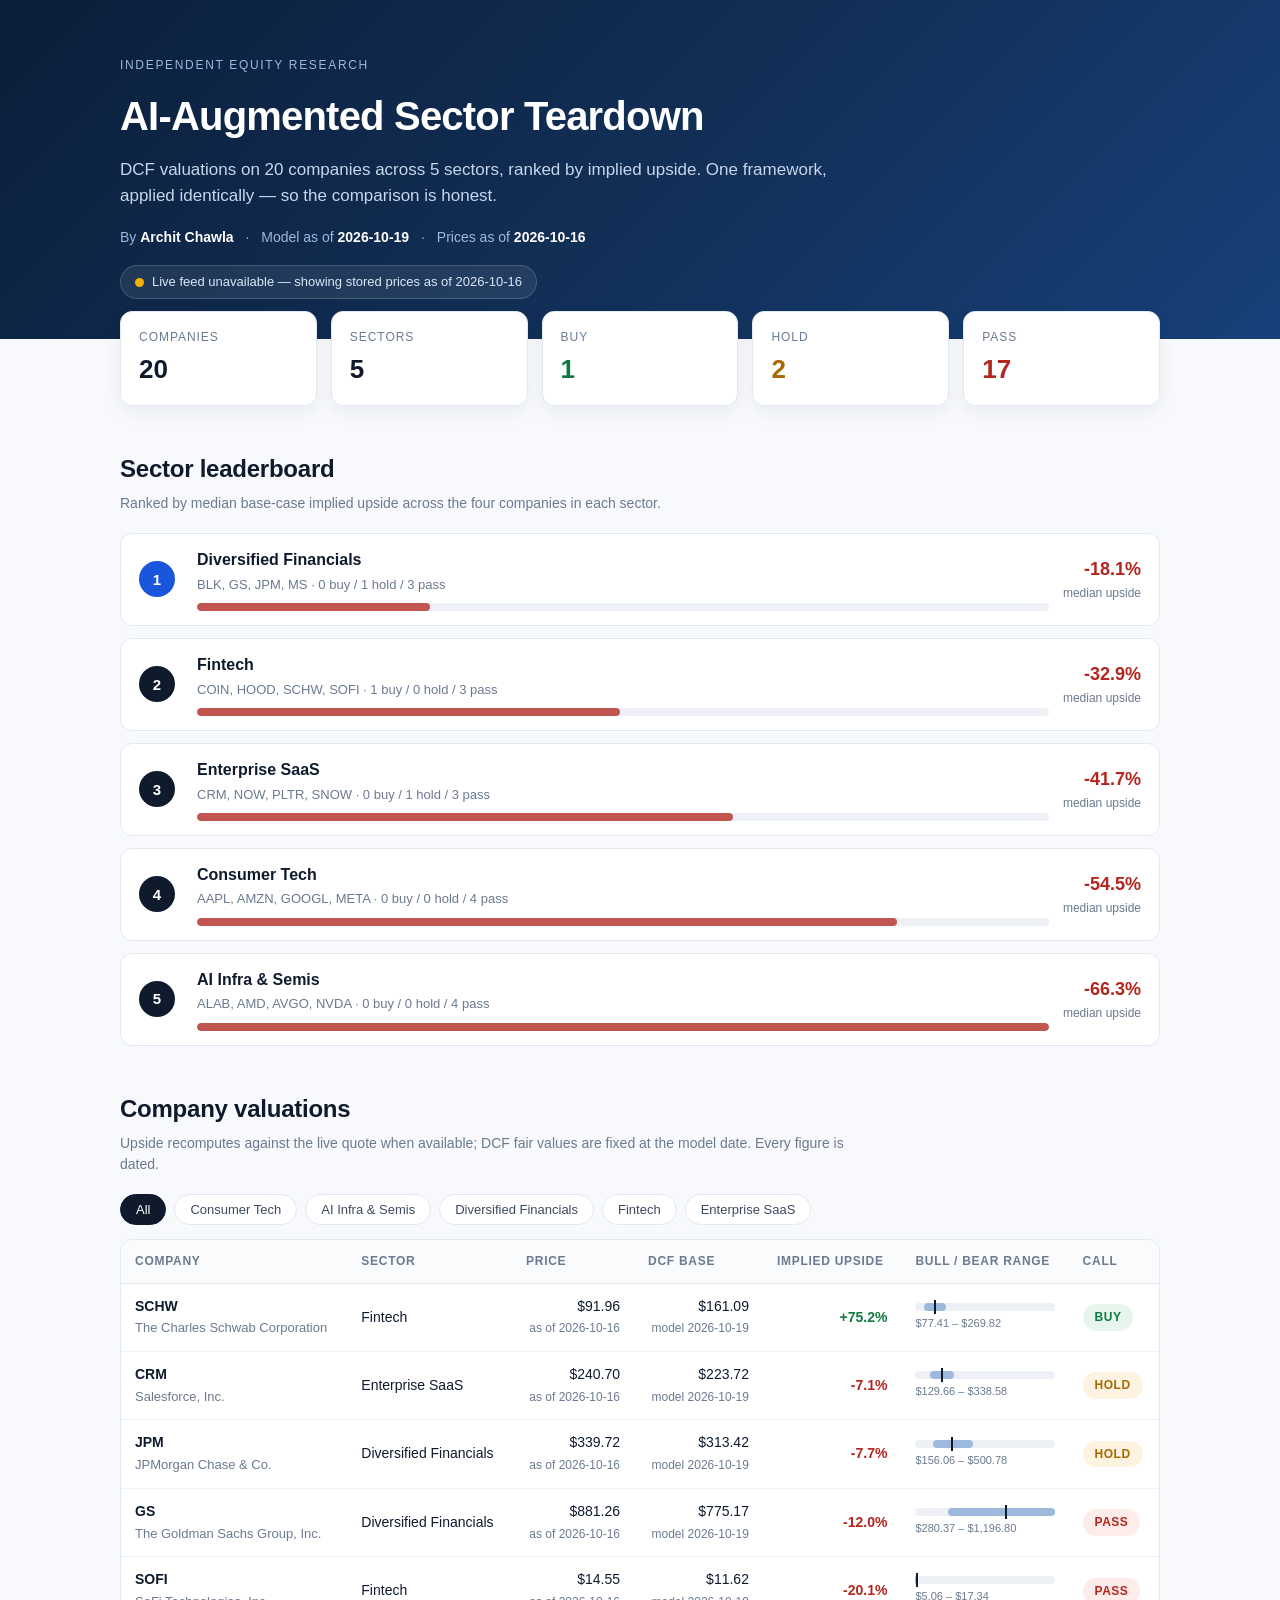
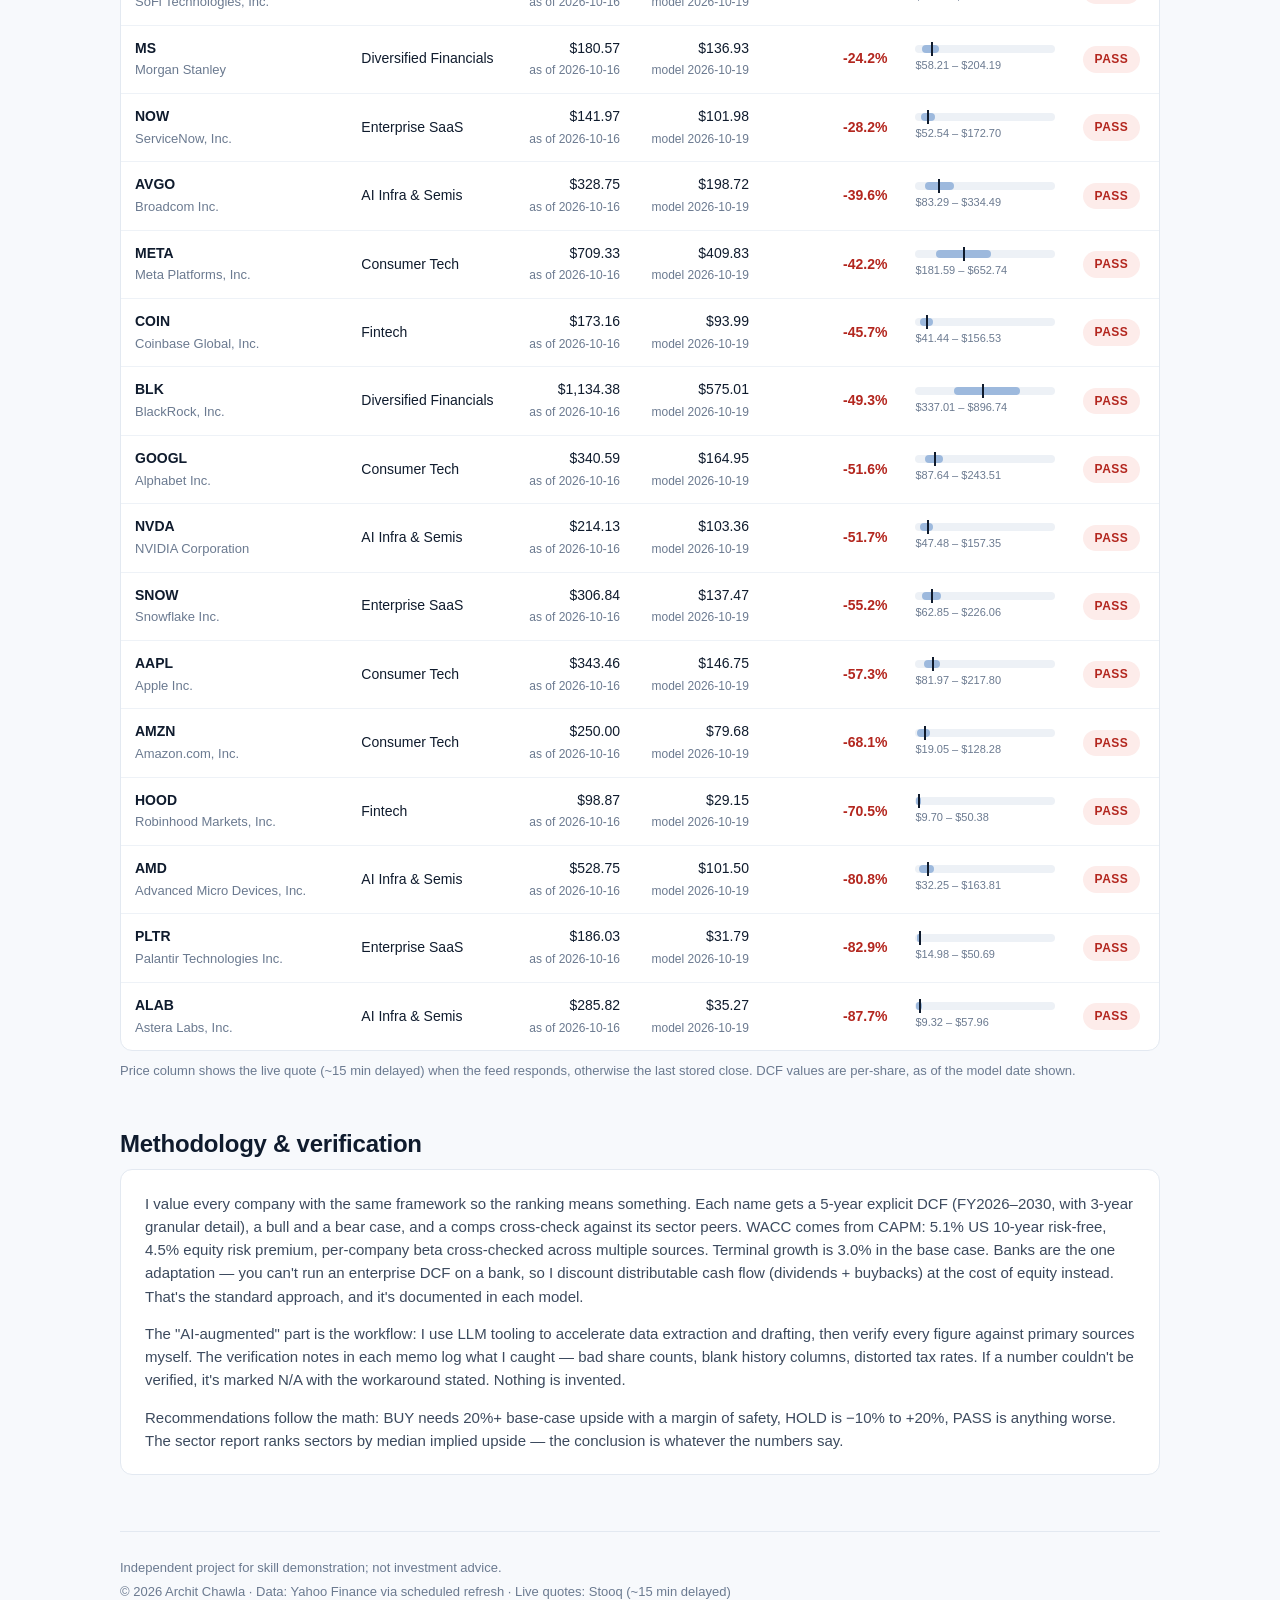
==== site/index.html @ fb197cb7 "20-company AI-augmented sector teardown + live dashboard" ====
<!DOCTYPE html>
<html lang="en">
<head>
<meta charset="UTF-8">
<meta name="viewport" content="width=device-width, initial-scale=1.0">
<title>AI-Augmented Sector Teardown — 20-Company Outlook | Archit Chawla</title>
<meta name="description" content="Independent equity research: DCF valuations across 20 companies in 5 sectors, with a ranked sector outlook. By Archit Chawla.">
<link rel="stylesheet" href="styles.css">
</head>
<body>

<header class="site-header">
  <div class="wrap">
    <div class="eyebrow">Independent Equity Research</div>
    <h1>AI-Augmented Sector Teardown</h1>
    <p class="sub">DCF valuations on 20 companies across 5 sectors, ranked by implied upside. One framework, applied identically — so the comparison is honest.</p>
    <div class="byline">
      <span>By <strong>Archit Chawla</strong></span>
      <span class="dot">·</span>
      <span>Model as of <strong id="meta-model-asof">—</strong></span>
      <span class="dot">·</span>
      <span>Prices as of <strong id="meta-price-asof">—</strong></span>
    </div>
    <div class="live-strip" id="live-strip">
      <span class="live-dot" id="live-dot"></span>
      <span id="live-label">Loading live quotes…</span>
    </div>
  </div>
</header>

<main class="wrap">

  <section class="stats" id="stats"></section>

  <section>
    <h2>Sector leaderboard</h2>
    <p class="section-note">Ranked by median base-case implied upside across the four companies in each sector.</p>
    <div id="leaderboard" class="leaderboard"></div>
  </section>

  <section>
    <h2>Company valuations</h2>
    <p class="section-note">Upside recomputes against the live quote when available; DCF fair values are fixed at the model date. Every figure is dated.</p>
    <div class="filters" id="filters"></div>
    <div class="table-scroll">
      <table class="companies" id="company-table">
        <thead>
          <tr>
            <th>Company</th>
            <th>Sector</th>
            <th class="num">Price</th>
            <th class="num">DCF base</th>
            <th class="num">Implied upside</th>
            <th>Bull / bear range</th>
            <th>Call</th>
          </tr>
        </thead>
        <tbody id="company-rows"></tbody>
      </table>
    </div>
    <p class="footnote">Price column shows the live quote (~15 min delayed) when the feed responds, otherwise the last stored close. DCF values are per-share, as of the model date shown.</p>
  </section>

  <section>
    <h2>Methodology &amp; verification</h2>
    <div class="method">
      <p>I value every company with the same framework so the ranking means something. Each name gets a 5-year explicit DCF (FY2026–2030, with 3-year granular detail), a bull and a bear case, and a comps cross-check against its sector peers. WACC comes from CAPM: 5.1% US 10-year risk-free, 4.5% equity risk premium, per-company beta cross-checked across multiple sources. Terminal growth is 3.0% in the base case. Banks are the one adaptation — you can't run an enterprise DCF on a bank, so I discount distributable cash flow (dividends + buybacks) at the cost of equity instead. That's the standard approach, and it's documented in each model.</p>
      <p>The "AI-augmented" part is the workflow: I use LLM tooling to accelerate data extraction and drafting, then verify every figure against primary sources myself. The verification notes in each memo log what I caught — bad share counts, blank history columns, distorted tax rates. If a number couldn't be verified, it's marked N/A with the workaround stated. Nothing is invented.</p>
      <p>Recommendations follow the math: BUY needs 20%+ base-case upside with a margin of safety, HOLD is −10% to +20%, PASS is anything worse. The sector report ranks sectors by median implied upside — the conclusion is whatever the numbers say.</p>
    </div>
  </section>

  <footer>
    <p>Independent project for skill demonstration; not investment advice.</p>
    <p>© 2026 Archit Chawla · Data: Yahoo Finance via scheduled refresh · Live quotes: Stooq (~15 min delayed)</p>
  </footer>

</main>

<script src="app.js"></script>
</body>
</html>
---- site/styles.css ----
:root {
  --ink: #0f1b2d;
  --ink-soft: #3c4a5e;
  --muted: #6b7a90;
  --line: #e3e9f1;
  --bg: #f7f9fc;
  --card: #ffffff;
  --accent: #1a56db;
  --accent-dark: #0e3fae;
  --buy: #0e7a3d;
  --buy-bg: #e6f6ec;
  --hold: #a86a00;
  --hold-bg: #fdf3e0;
  --pass: #b3261e;
  --pass-bg: #fdecea;
  --radius: 12px;
}

* { box-sizing: border-box; }

body {
  margin: 0;
  font-family: -apple-system, BlinkMacSystemFont, "Segoe UI", Roboto, "Helvetica Neue", Arial, sans-serif;
  color: var(--ink);
  background: var(--bg);
  line-height: 1.55;
  -webkit-font-smoothing: antialiased;
}

.wrap { max-width: 1080px; margin: 0 auto; padding: 0 20px; }

/* ---------- header ---------- */
.site-header {
  background: linear-gradient(135deg, #0b1e3a 0%, #123058 55%, #17407a 100%);
  color: #fff;
  padding: 56px 0 40px;
}
.eyebrow {
  text-transform: uppercase;
  letter-spacing: 0.14em;
  font-size: 12px;
  color: #9db9dd;
  margin-bottom: 10px;
}
.site-header h1 {
  margin: 0 0 10px;
  font-size: 40px;
  letter-spacing: -0.02em;
}
.site-header .sub {
  margin: 0 0 18px;
  color: #c7d6ec;
  font-size: 17px;
  max-width: 720px;
}
.byline { font-size: 14px; color: #9db9dd; }
.byline strong { color: #fff; }
.byline .dot { margin: 0 8px; }

.live-strip {
  display: inline-flex;
  align-items: center;
  gap: 8px;
  margin-top: 16px;
  background: rgba(255,255,255,0.08);
  border: 1px solid rgba(255,255,255,0.16);
  border-radius: 999px;
  padding: 6px 14px;
  font-size: 13px;
  color: #dbe7f7;
}
.live-dot {
  width: 9px; height: 9px; border-radius: 50%;
  background: #f5b301;
}
.live-dot.on { background: #34d17b; box-shadow: 0 0 0 4px rgba(52,209,123,0.18); animation: pulse 2s infinite; }
@keyframes pulse { 50% { box-shadow: 0 0 0 7px rgba(52,209,123,0.05); } }

/* ---------- sections ---------- */
main section { margin: 44px 0; }
h2 { font-size: 24px; letter-spacing: -0.01em; margin: 0 0 6px; }
.section-note { color: var(--muted); font-size: 14px; margin: 0 0 18px; max-width: 760px; }
.footnote { color: var(--muted); font-size: 13px; margin-top: 10px; }

/* ---------- stat cards ---------- */
.stats {
  display: grid;
  grid-template-columns: repeat(auto-fit, minmax(150px, 1fr));
  gap: 14px;
  margin-top: -28px;
  position: relative;
  z-index: 2;
}
.stat {
  background: var(--card);
  border: 1px solid var(--line);
  border-radius: var(--radius);
  padding: 16px 18px;
  box-shadow: 0 6px 18px rgba(15,27,45,0.06);
}
.stat .k { font-size: 12px; text-transform: uppercase; letter-spacing: 0.08em; color: var(--muted); }
.stat .v { font-size: 26px; font-weight: 700; font-variant-numeric: tabular-nums; margin-top: 2px; }
.stat .v.buy { color: var(--buy); }
.stat .v.hold { color: var(--hold); }
.stat .v.pass { color: var(--pass); }

/* ---------- leaderboard ---------- */
.leaderboard { display: flex; flex-direction: column; gap: 12px; }
.lb-row {
  display: grid;
  grid-template-columns: 44px 1fr auto;
  gap: 14px;
  align-items: center;
  background: var(--card);
  border: 1px solid var(--line);
  border-radius: var(--radius);
  padding: 14px 18px;
}
.lb-rank {
  width: 36px; height: 36px; border-radius: 50%;
  background: var(--ink); color: #fff;
  display: flex; align-items: center; justify-content: center;
  font-weight: 700; font-size: 15px;
}
.lb-row:first-child .lb-rank { background: var(--accent); }
.lb-name { font-weight: 700; font-size: 16px; }
.lb-sub { color: var(--muted); font-size: 13px; margin-top: 2px; }
.lb-bar { height: 8px; background: #edf1f6; border-radius: 999px; margin-top: 8px; overflow: hidden; }
.lb-fill { height: 100%; border-radius: 999px; background: var(--accent); }
.lb-fill.neg { background: #c0564f; }
.lb-upside { font-variant-numeric: tabular-nums; font-weight: 700; font-size: 18px; text-align: right; }
.lb-upside.pos { color: var(--buy); }
.lb-upside.neg { color: var(--pass); }
.lb-upside small { display: block; font-weight: 400; font-size: 12px; color: var(--muted); }

/* ---------- filters + table ---------- */
.filters { display: flex; flex-wrap: wrap; gap: 8px; margin-bottom: 14px; }
.filters button {
  border: 1px solid var(--line);
  background: var(--card);
  border-radius: 999px;
  padding: 7px 15px;
  font-size: 13px;
  cursor: pointer;
  color: var(--ink-soft);
}
.filters button.active { background: var(--ink); color: #fff; border-color: var(--ink); }

.table-scroll { overflow-x: auto; border: 1px solid var(--line); border-radius: var(--radius); background: var(--card); }
table.companies { width: 100%; border-collapse: collapse; font-size: 14px; min-width: 760px; }
table.companies th {
  text-align: left; font-size: 12px; text-transform: uppercase; letter-spacing: 0.06em;
  color: var(--muted); padding: 12px 14px; border-bottom: 1px solid var(--line);
  background: #fafbfd; white-space: nowrap;
}
table.companies td { padding: 12px 14px; border-bottom: 1px solid #eef2f7; vertical-align: middle; }
table.companies tr:last-child td { border-bottom: none; }
table.companies tr:hover td { background: #f6f9fd; }
.num { text-align: right; font-variant-numeric: tabular-nums; white-space: nowrap; }
.ticker { font-weight: 700; }
.cname { color: var(--muted); font-size: 13px; }
.upside.pos { color: var(--buy); font-weight: 700; }
.upside.neg { color: var(--pass); font-weight: 700; }
.range-bar { position: relative; height: 8px; background: #edf1f6; border-radius: 999px; min-width: 120px; }
.range-fill { position: absolute; top: 0; bottom: 0; background: #9db9dd; border-radius: 999px; }
.range-base { position: absolute; top: -3px; width: 2px; height: 14px; background: var(--ink); }
.range-lbl { font-size: 11px; color: var(--muted); margin-top: 4px; font-variant-numeric: tabular-nums; white-space: nowrap; }
.stale { color: var(--muted); font-size: 12px; }

.badge {
  display: inline-block; padding: 4px 12px; border-radius: 999px;
  font-size: 12px; font-weight: 700; letter-spacing: 0.04em;
}
.badge.buy { background: var(--buy-bg); color: var(--buy); }
.badge.hold { background: var(--hold-bg); color: var(--hold); }
.badge.pass { background: var(--pass-bg); color: var(--pass); }

/* ---------- methodology / footer ---------- */
.method {
  background: var(--card); border: 1px solid var(--line);
  border-radius: var(--radius); padding: 22px 24px; font-size: 15px; color: var(--ink-soft);
}
.method p { margin: 0 0 14px; }
.method p:last-child { margin-bottom: 0; }

footer {
  border-top: 1px solid var(--line);
  margin-top: 56px; padding: 22px 0 40px;
  color: var(--muted); font-size: 13px;
}
footer p { margin: 4px 0; }

@media (max-width: 640px) {
  .site-header h1 { font-size: 30px; }
  .lb-row { grid-template-columns: 36px 1fr; }
  .lb-upside { grid-column: 2; text-align: left; }
}
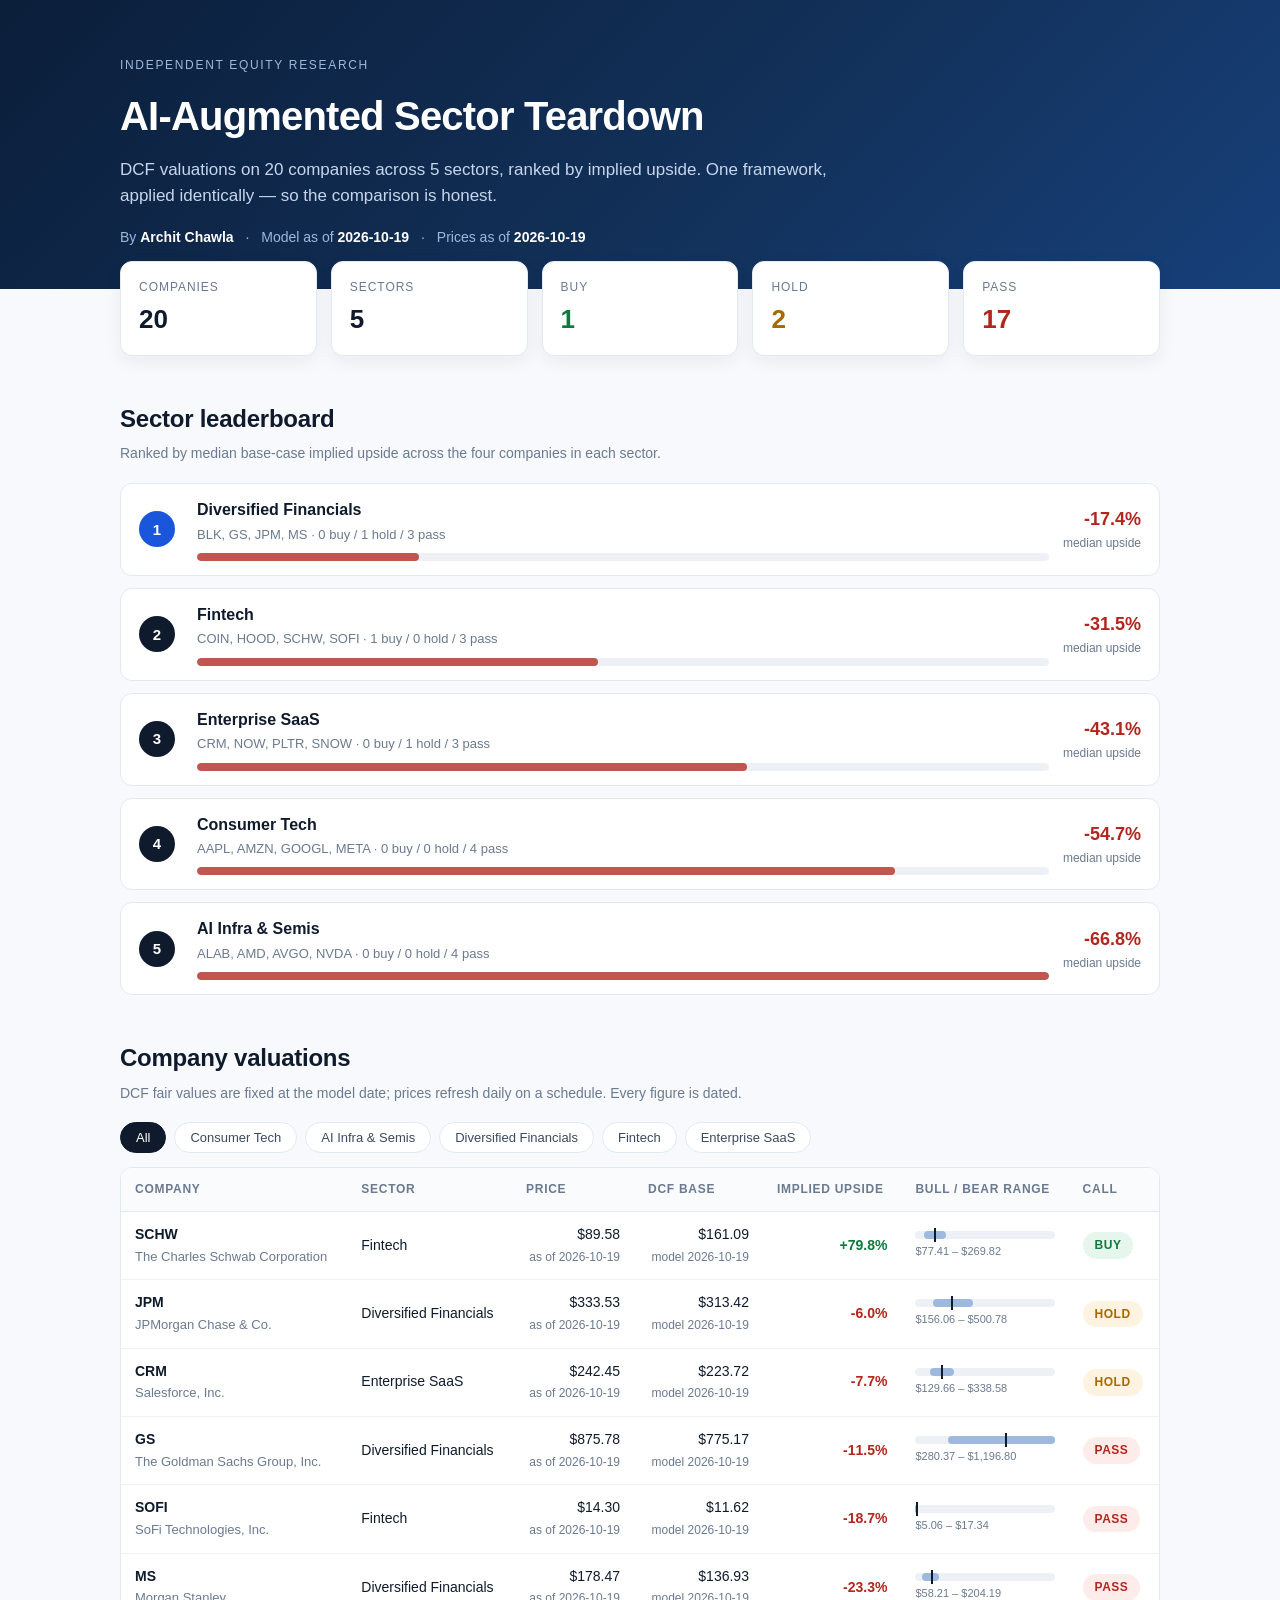
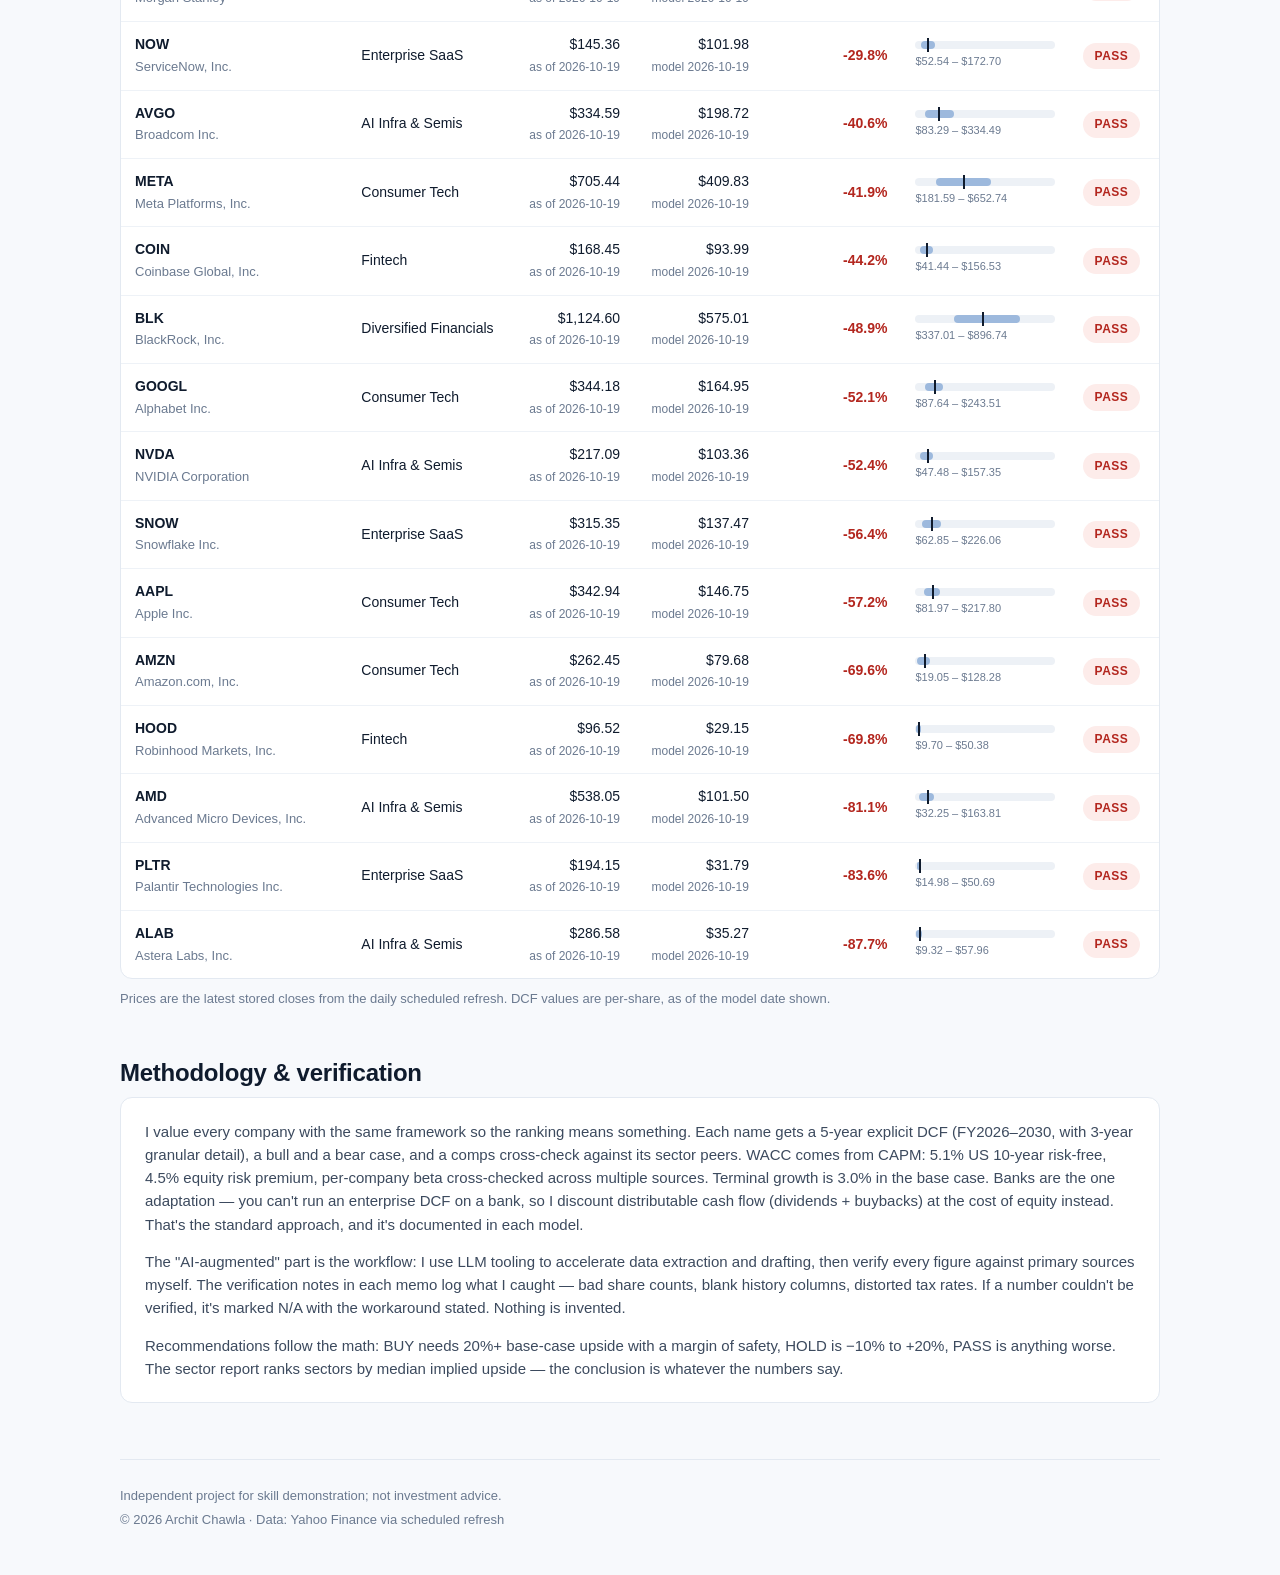
==== commit 06156046: "Remove live feed banner; redesign dashboard for clarity (navy table header, zebra rows, upside pills" ====
--- a/site/index.html
+++ b/site/index.html
@@ -21,10 +21,6 @@
       <span class="dot">·</span>
       <span>Prices as of <strong id="meta-price-asof">—</strong></span>
     </div>
-    <div class="live-strip" id="live-strip">
-      <span class="live-dot" id="live-dot"></span>
-      <span id="live-label">Loading live quotes…</span>
-    </div>
   </div>
 </header>
 
@@ -40,7 +36,7 @@
 
   <section>
     <h2>Company valuations</h2>
-    <p class="section-note">Upside recomputes against the live quote when available; DCF fair values are fixed at the model date. Every figure is dated.</p>
+    <p class="section-note">DCF fair values are fixed at the model date; prices refresh daily on a schedule. Every figure is dated.</p>
     <div class="filters" id="filters"></div>
     <div class="table-scroll">
       <table class="companies" id="company-table">
@@ -58,7 +54,7 @@
         <tbody id="company-rows"></tbody>
       </table>
     </div>
-    <p class="footnote">Price column shows the live quote (~15 min delayed) when the feed responds, otherwise the last stored close. DCF values are per-share, as of the model date shown.</p>
+    <p class="footnote">Prices are the latest stored closes from the daily scheduled refresh. DCF values are per-share, as of the model date shown.</p>
   </section>
 
   <section>
@@ -72,7 +68,7 @@
 
   <footer>
     <p>Independent project for skill demonstration; not investment advice.</p>
-    <p>© 2026 Archit Chawla · Data: Yahoo Finance via scheduled refresh · Live quotes: Stooq (~15 min delayed)</p>
+    <p>© 2026 Archit Chawla · Data: Yahoo Finance via scheduled refresh</p>
   </footer>
 
 </main>
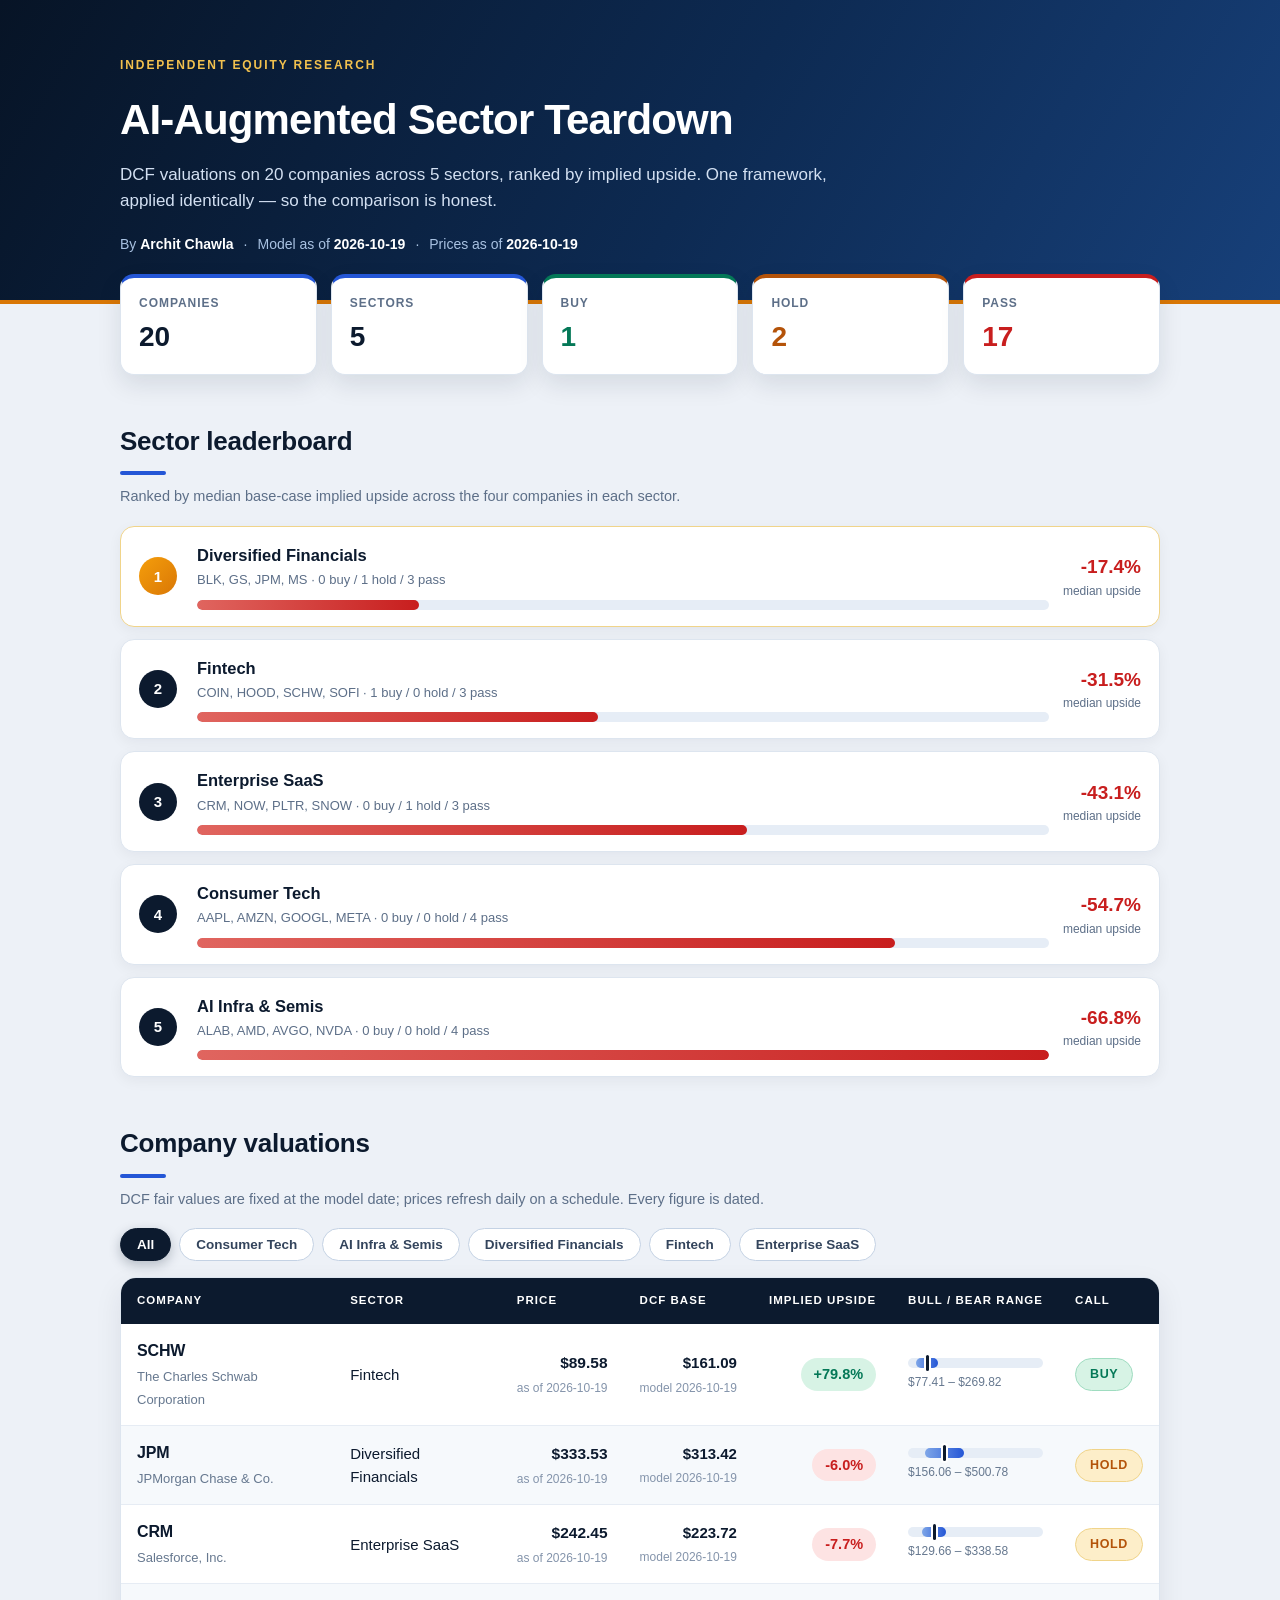
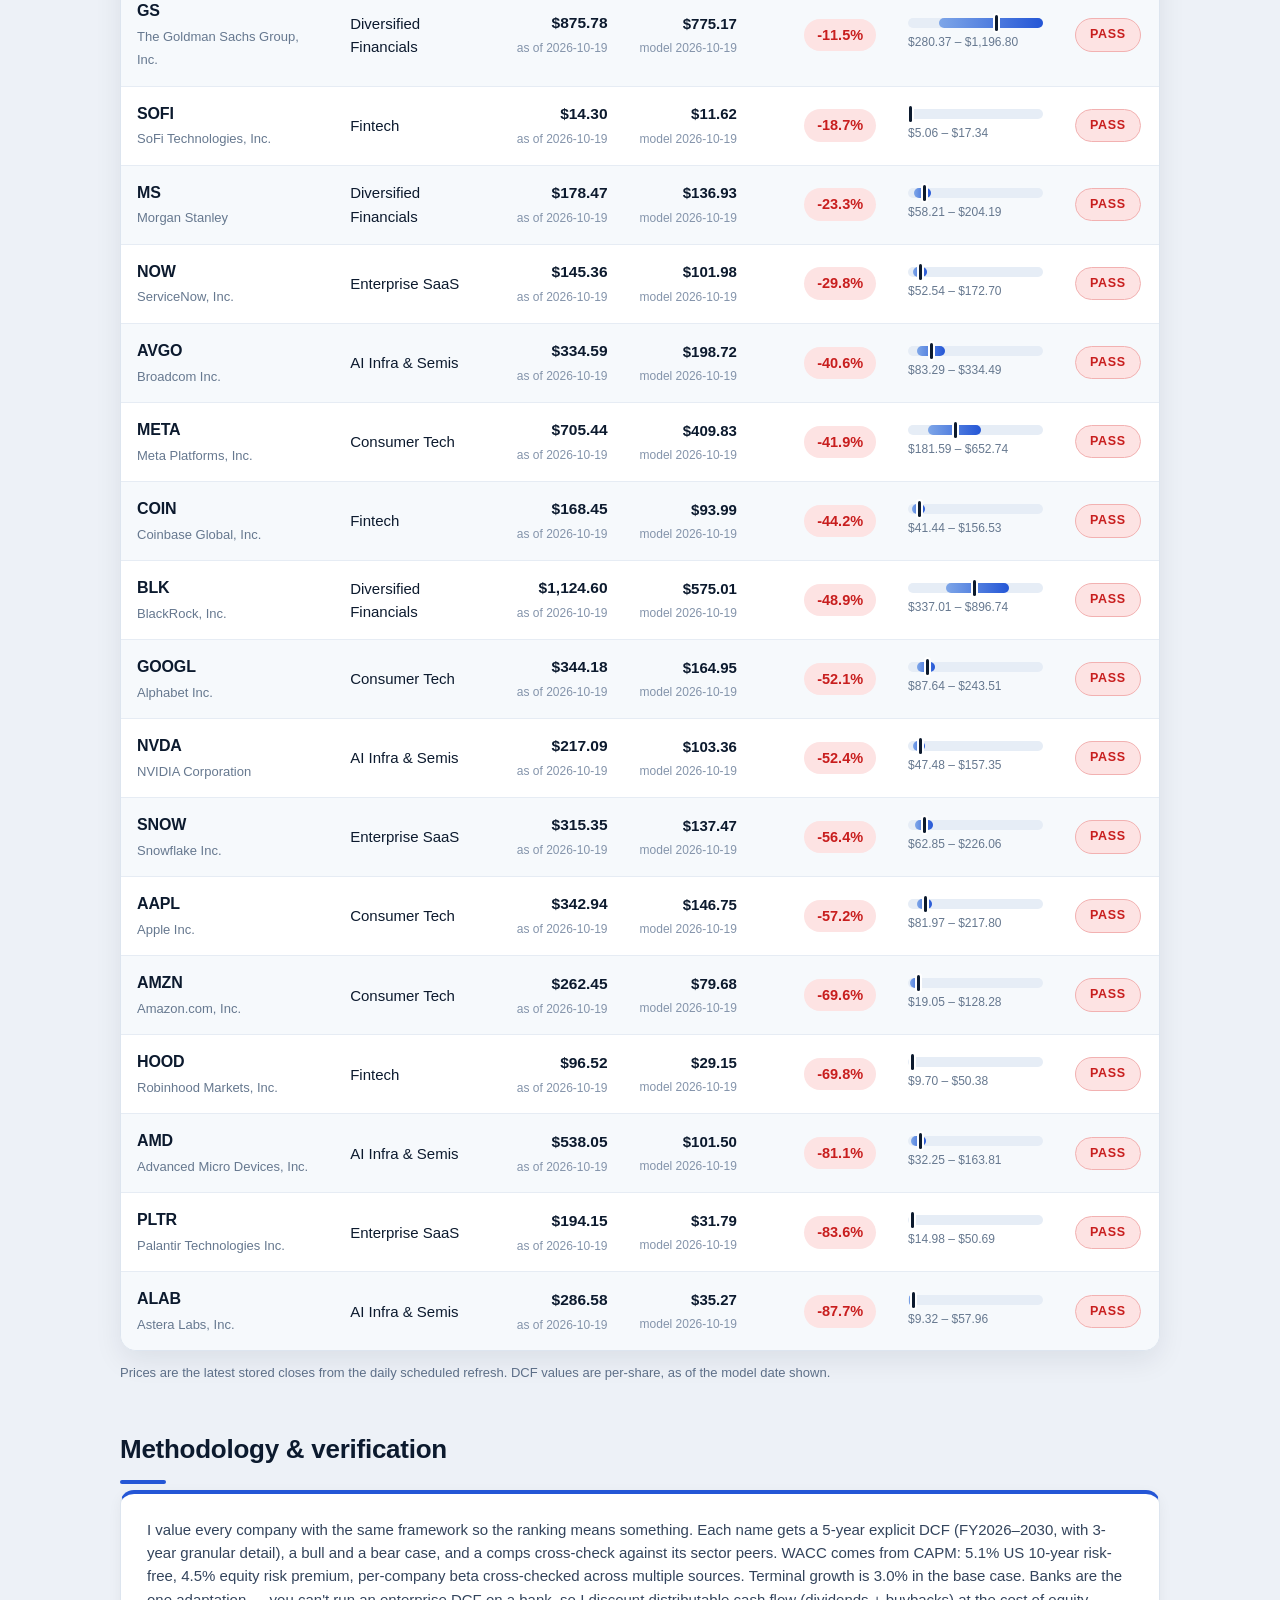
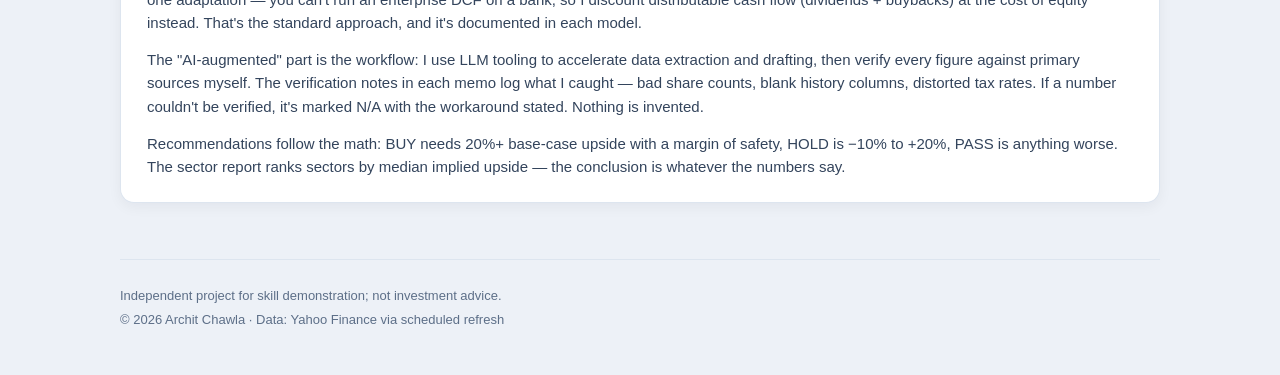
==== commit 19b165e7: "Bump type scale one notch; cache-bust CSS and JS" ====
--- a/site/index.html
+++ b/site/index.html
@@ -5,7 +5,7 @@
 <meta name="viewport" content="width=device-width, initial-scale=1.0">
 <title>AI-Augmented Sector Teardown — 20-Company Outlook | Archit Chawla</title>
 <meta name="description" content="Independent equity research: DCF valuations across 20 companies in 5 sectors, with a ranked sector outlook. By Archit Chawla.">
-<link rel="stylesheet" href="styles.css">
+<link rel="stylesheet" href="styles.css?v=3">
 </head>
 <body>
 
@@ -73,6 +73,6 @@
 
 </main>
 
-<script src="app.js"></script>
+<script src="app.js?v=3"></script>
 </body>
 </html>
--- a/site/styles.css
+++ b/site/styles.css
@@ -1,19 +1,23 @@
 :root {
-  --ink: #0f1b2d;
-  --ink-soft: #3c4a5e;
-  --muted: #6b7a90;
-  --line: #e3e9f1;
-  --bg: #f7f9fc;
+  --ink: #0c1a2e;
+  --ink-soft: #33445c;
+  --muted: #5d6f88;
+  --line: #dde5ef;
+  --bg: #edf1f7;
   --card: #ffffff;
-  --accent: #1a56db;
-  --accent-dark: #0e3fae;
-  --buy: #0e7a3d;
-  --buy-bg: #e6f6ec;
-  --hold: #a86a00;
-  --hold-bg: #fdf3e0;
-  --pass: #b3261e;
-  --pass-bg: #fdecea;
-  --radius: 12px;
+  --accent: #2456d6;
+  --accent-soft: #7ea6e8;
+  --gold: #d97706;
+  --buy: #047857;
+  --buy-bg: #d7f3e5;
+  --buy-line: #9fdcc0;
+  --hold: #b45309;
+  --hold-bg: #fdeec9;
+  --hold-line: #f0d48a;
+  --pass: #c81e1e;
+  --pass-bg: #fde3e3;
+  --pass-line: #f2b1b1;
+  --radius: 14px;
 }
 
 * { box-sizing: border-box; }
@@ -31,75 +35,70 @@
 
 /* ---------- header ---------- */
 .site-header {
-  background: linear-gradient(135deg, #0b1e3a 0%, #123058 55%, #17407a 100%);
+  background: linear-gradient(120deg, #071426 0%, #0d2a52 55%, #17407a 100%);
   color: #fff;
-  padding: 56px 0 40px;
+  padding: 56px 0 44px;
+  border-bottom: 4px solid var(--gold);
 }
 .eyebrow {
   text-transform: uppercase;
-  letter-spacing: 0.14em;
+  letter-spacing: 0.16em;
   font-size: 12px;
-  color: #9db9dd;
-  margin-bottom: 10px;
+  font-weight: 700;
+  color: #f2c14e;
+  margin-bottom: 12px;
 }
 .site-header h1 {
   margin: 0 0 10px;
-  font-size: 40px;
+  font-size: 42px;
   letter-spacing: -0.02em;
 }
 .site-header .sub {
-  margin: 0 0 18px;
-  color: #c7d6ec;
+  margin: 0 0 20px;
+  color: #d3e0f2;
   font-size: 17px;
   max-width: 720px;
 }
-.byline { font-size: 14px; color: #9db9dd; }
+.byline { font-size: 14px; color: #a9c2e2; display: flex; flex-wrap: wrap; align-items: center; gap: 6px; }
 .byline strong { color: #fff; }
-.byline .dot { margin: 0 8px; }
-
-.live-strip {
-  display: inline-flex;
-  align-items: center;
-  gap: 8px;
-  margin-top: 16px;
-  background: rgba(255,255,255,0.08);
-  border: 1px solid rgba(255,255,255,0.16);
+.byline .dot { margin: 0 4px; }
+
+/* ---------- sections ---------- */
+main section { margin: 46px 0; }
+h2 { font-size: 26px; font-weight: 800; letter-spacing: -0.01em; margin: 0 0 6px; }
+h2::after {
+  content: "";
+  display: block;
+  width: 46px; height: 4px;
   border-radius: 999px;
-  padding: 6px 14px;
-  font-size: 13px;
-  color: #dbe7f7;
-}
-.live-dot {
-  width: 9px; height: 9px; border-radius: 50%;
-  background: #f5b301;
-}
-.live-dot.on { background: #34d17b; box-shadow: 0 0 0 4px rgba(52,209,123,0.18); animation: pulse 2s infinite; }
-@keyframes pulse { 50% { box-shadow: 0 0 0 7px rgba(52,209,123,0.05); } }
-
-/* ---------- sections ---------- */
-main section { margin: 44px 0; }
-h2 { font-size: 24px; letter-spacing: -0.01em; margin: 0 0 6px; }
-.section-note { color: var(--muted); font-size: 14px; margin: 0 0 18px; max-width: 760px; }
-.footnote { color: var(--muted); font-size: 13px; margin-top: 10px; }
+  background: var(--accent);
+  margin-top: 10px;
+}
+.section-note { color: var(--muted); font-size: 14.5px; margin: 10px 0 18px; max-width: 760px; }
+.footnote { color: var(--muted); font-size: 13px; margin-top: 12px; }
 
 /* ---------- stat cards ---------- */
 .stats {
   display: grid;
   grid-template-columns: repeat(auto-fit, minmax(150px, 1fr));
   gap: 14px;
-  margin-top: -28px;
+  margin-top: -30px;
   position: relative;
   z-index: 2;
 }
 .stat {
   background: var(--card);
   border: 1px solid var(--line);
+  border-top: 4px solid var(--accent);
   border-radius: var(--radius);
   padding: 16px 18px;
-  box-shadow: 0 6px 18px rgba(15,27,45,0.06);
-}
-.stat .k { font-size: 12px; text-transform: uppercase; letter-spacing: 0.08em; color: var(--muted); }
-.stat .v { font-size: 26px; font-weight: 700; font-variant-numeric: tabular-nums; margin-top: 2px; }
+  box-shadow: 0 10px 24px rgba(12,26,46,0.10);
+}
+.stat:nth-child(3) { border-top-color: var(--buy); }
+.stat:nth-child(4) { border-top-color: var(--hold); }
+.stat:nth-child(5) { border-top-color: var(--pass); }
+.stat .k { font-size: 12px; font-weight: 700; text-transform: uppercase; letter-spacing: 0.08em; color: var(--muted); }
+.stat .v { font-size: 28px; font-weight: 800; font-variant-numeric: tabular-nums; margin-top: 2px; }
 .stat .v.buy { color: var(--buy); }
 .stat .v.hold { color: var(--hold); }
 .stat .v.pass { color: var(--pass); }
@@ -114,71 +113,96 @@
   background: var(--card);
   border: 1px solid var(--line);
   border-radius: var(--radius);
-  padding: 14px 18px;
+  padding: 16px 18px;
+  box-shadow: 0 4px 14px rgba(12,26,46,0.05);
 }
 .lb-rank {
-  width: 36px; height: 36px; border-radius: 50%;
+  width: 38px; height: 38px; border-radius: 50%;
   background: var(--ink); color: #fff;
   display: flex; align-items: center; justify-content: center;
-  font-weight: 700; font-size: 15px;
-}
-.lb-row:first-child .lb-rank { background: var(--accent); }
-.lb-name { font-weight: 700; font-size: 16px; }
+  font-weight: 800; font-size: 15px;
+}
+.lb-row:first-child .lb-rank { background: linear-gradient(135deg, #f59e0b, #d97706); }
+.lb-row:first-child { border-color: var(--hold-line); }
+.lb-name { font-weight: 800; font-size: 16.5px; }
 .lb-sub { color: var(--muted); font-size: 13px; margin-top: 2px; }
-.lb-bar { height: 8px; background: #edf1f6; border-radius: 999px; margin-top: 8px; overflow: hidden; }
-.lb-fill { height: 100%; border-radius: 999px; background: var(--accent); }
-.lb-fill.neg { background: #c0564f; }
-.lb-upside { font-variant-numeric: tabular-nums; font-weight: 700; font-size: 18px; text-align: right; }
+.lb-bar { height: 10px; background: #e6edf6; border-radius: 999px; margin-top: 9px; overflow: hidden; }
+.lb-fill { height: 100%; border-radius: 999px; background: linear-gradient(90deg, #34c98e, #047857); }
+.lb-fill.neg { background: linear-gradient(90deg, #e0655f, #c81e1e); }
+.lb-upside { font-variant-numeric: tabular-nums; font-weight: 800; font-size: 19px; text-align: right; }
 .lb-upside.pos { color: var(--buy); }
 .lb-upside.neg { color: var(--pass); }
-.lb-upside small { display: block; font-weight: 400; font-size: 12px; color: var(--muted); }
+.lb-upside small { display: block; font-weight: 500; font-size: 12px; color: var(--muted); }
 
 /* ---------- filters + table ---------- */
-.filters { display: flex; flex-wrap: wrap; gap: 8px; margin-bottom: 14px; }
+.filters { display: flex; flex-wrap: wrap; gap: 8px; margin-bottom: 16px; }
 .filters button {
-  border: 1px solid var(--line);
+  border: 1px solid #c4d2e4;
   background: var(--card);
   border-radius: 999px;
-  padding: 7px 15px;
-  font-size: 13px;
+  padding: 8px 16px;
+  font-size: 13.5px;
+  font-weight: 600;
   cursor: pointer;
   color: var(--ink-soft);
-}
-.filters button.active { background: var(--ink); color: #fff; border-color: var(--ink); }
-
-.table-scroll { overflow-x: auto; border: 1px solid var(--line); border-radius: var(--radius); background: var(--card); }
-table.companies { width: 100%; border-collapse: collapse; font-size: 14px; min-width: 760px; }
+  transition: border-color 0.15s, color 0.15s, background 0.15s;
+}
+.filters button:hover { border-color: var(--accent); color: var(--accent); }
+.filters button.active { background: var(--ink); color: #fff; border-color: var(--ink); box-shadow: 0 4px 12px rgba(12,26,46,0.25); }
+
+.table-scroll {
+  overflow-x: auto;
+  border: 1px solid var(--line);
+  border-radius: 16px;
+  background: var(--card);
+  box-shadow: 0 10px 28px rgba(12,26,46,0.08);
+}
+table.companies { width: 100%; border-collapse: collapse; font-size: 15px; min-width: 760px; }
 table.companies th {
-  text-align: left; font-size: 12px; text-transform: uppercase; letter-spacing: 0.06em;
-  color: var(--muted); padding: 12px 14px; border-bottom: 1px solid var(--line);
-  background: #fafbfd; white-space: nowrap;
-}
-table.companies td { padding: 12px 14px; border-bottom: 1px solid #eef2f7; vertical-align: middle; }
+  text-align: left; font-size: 11.5px; font-weight: 700; text-transform: uppercase; letter-spacing: 0.09em;
+  color: #fff; padding: 14px 16px; border-bottom: none;
+  background: var(--ink); white-space: nowrap;
+}
+table.companies td { padding: 15px 16px; border-bottom: 1px solid #e6ecf4; vertical-align: middle; }
+table.companies tbody tr:nth-child(even) td { background: #f6f9fc; }
+table.companies tbody tr:hover td { background: #eaf1fb; }
 table.companies tr:last-child td { border-bottom: none; }
-table.companies tr:hover td { background: #f6f9fd; }
 .num { text-align: right; font-variant-numeric: tabular-nums; white-space: nowrap; }
-.ticker { font-weight: 700; }
-.cname { color: var(--muted); font-size: 13px; }
-.upside.pos { color: var(--buy); font-weight: 700; }
-.upside.neg { color: var(--pass); font-weight: 700; }
-.range-bar { position: relative; height: 8px; background: #edf1f6; border-radius: 999px; min-width: 120px; }
-.range-fill { position: absolute; top: 0; bottom: 0; background: #9db9dd; border-radius: 999px; }
-.range-base { position: absolute; top: -3px; width: 2px; height: 14px; background: var(--ink); }
-.range-lbl { font-size: 11px; color: var(--muted); margin-top: 4px; font-variant-numeric: tabular-nums; white-space: nowrap; }
-.stale { color: var(--muted); font-size: 12px; }
+.ticker { font-weight: 800; font-size: 16px; letter-spacing: -0.01em; }
+.cname { color: #66788f; font-size: 13px; }
+.price { font-weight: 800; font-size: 15.5px; }
+.dcf { font-weight: 700; }
+.upside-chip {
+  display: inline-block;
+  padding: 5px 13px;
+  border-radius: 999px;
+  font-weight: 800;
+  font-size: 14.5px;
+  font-variant-numeric: tabular-nums;
+}
+.upside-chip.pos { background: var(--buy-bg); color: var(--buy); }
+.upside-chip.neg { background: var(--pass-bg); color: var(--pass); }
+.range-bar { position: relative; height: 10px; background: #e6edf6; border-radius: 999px; min-width: 130px; }
+.range-fill { position: absolute; top: 0; bottom: 0; background: linear-gradient(90deg, var(--accent-soft), var(--accent)); border-radius: 999px; }
+.range-base { position: absolute; top: -3px; width: 3px; height: 16px; background: var(--ink); border-radius: 2px; box-shadow: 0 0 0 2px #fff; }
+.range-lbl { font-size: 12px; color: #66788f; margin-top: 5px; font-variant-numeric: tabular-nums; white-space: nowrap; }
+.stale { color: #8494ab; font-size: 12px; }
 
 .badge {
-  display: inline-block; padding: 4px 12px; border-radius: 999px;
-  font-size: 12px; font-weight: 700; letter-spacing: 0.04em;
-}
-.badge.buy { background: var(--buy-bg); color: var(--buy); }
-.badge.hold { background: var(--hold-bg); color: var(--hold); }
-.badge.pass { background: var(--pass-bg); color: var(--pass); }
+  display: inline-block; padding: 6px 14px; border-radius: 999px;
+  font-size: 12.5px; font-weight: 800; letter-spacing: 0.05em;
+  border: 1px solid transparent;
+}
+.badge.buy { background: var(--buy-bg); color: var(--buy); border-color: var(--buy-line); }
+.badge.hold { background: var(--hold-bg); color: var(--hold); border-color: var(--hold-line); }
+.badge.pass { background: var(--pass-bg); color: var(--pass); border-color: var(--pass-line); }
 
 /* ---------- methodology / footer ---------- */
 .method {
   background: var(--card); border: 1px solid var(--line);
-  border-radius: var(--radius); padding: 22px 24px; font-size: 15px; color: var(--ink-soft);
+  border-top: 4px solid var(--accent);
+  border-radius: var(--radius); padding: 24px 26px; font-size: 15px; color: var(--ink-soft);
+  box-shadow: 0 4px 14px rgba(12,26,46,0.05);
 }
 .method p { margin: 0 0 14px; }
 .method p:last-child { margin-bottom: 0; }
@@ -191,7 +215,7 @@
 footer p { margin: 4px 0; }
 
 @media (max-width: 640px) {
-  .site-header h1 { font-size: 30px; }
+  .site-header h1 { font-size: 31px; }
   .lb-row { grid-template-columns: 36px 1fr; }
   .lb-upside { grid-column: 2; text-align: left; }
 }
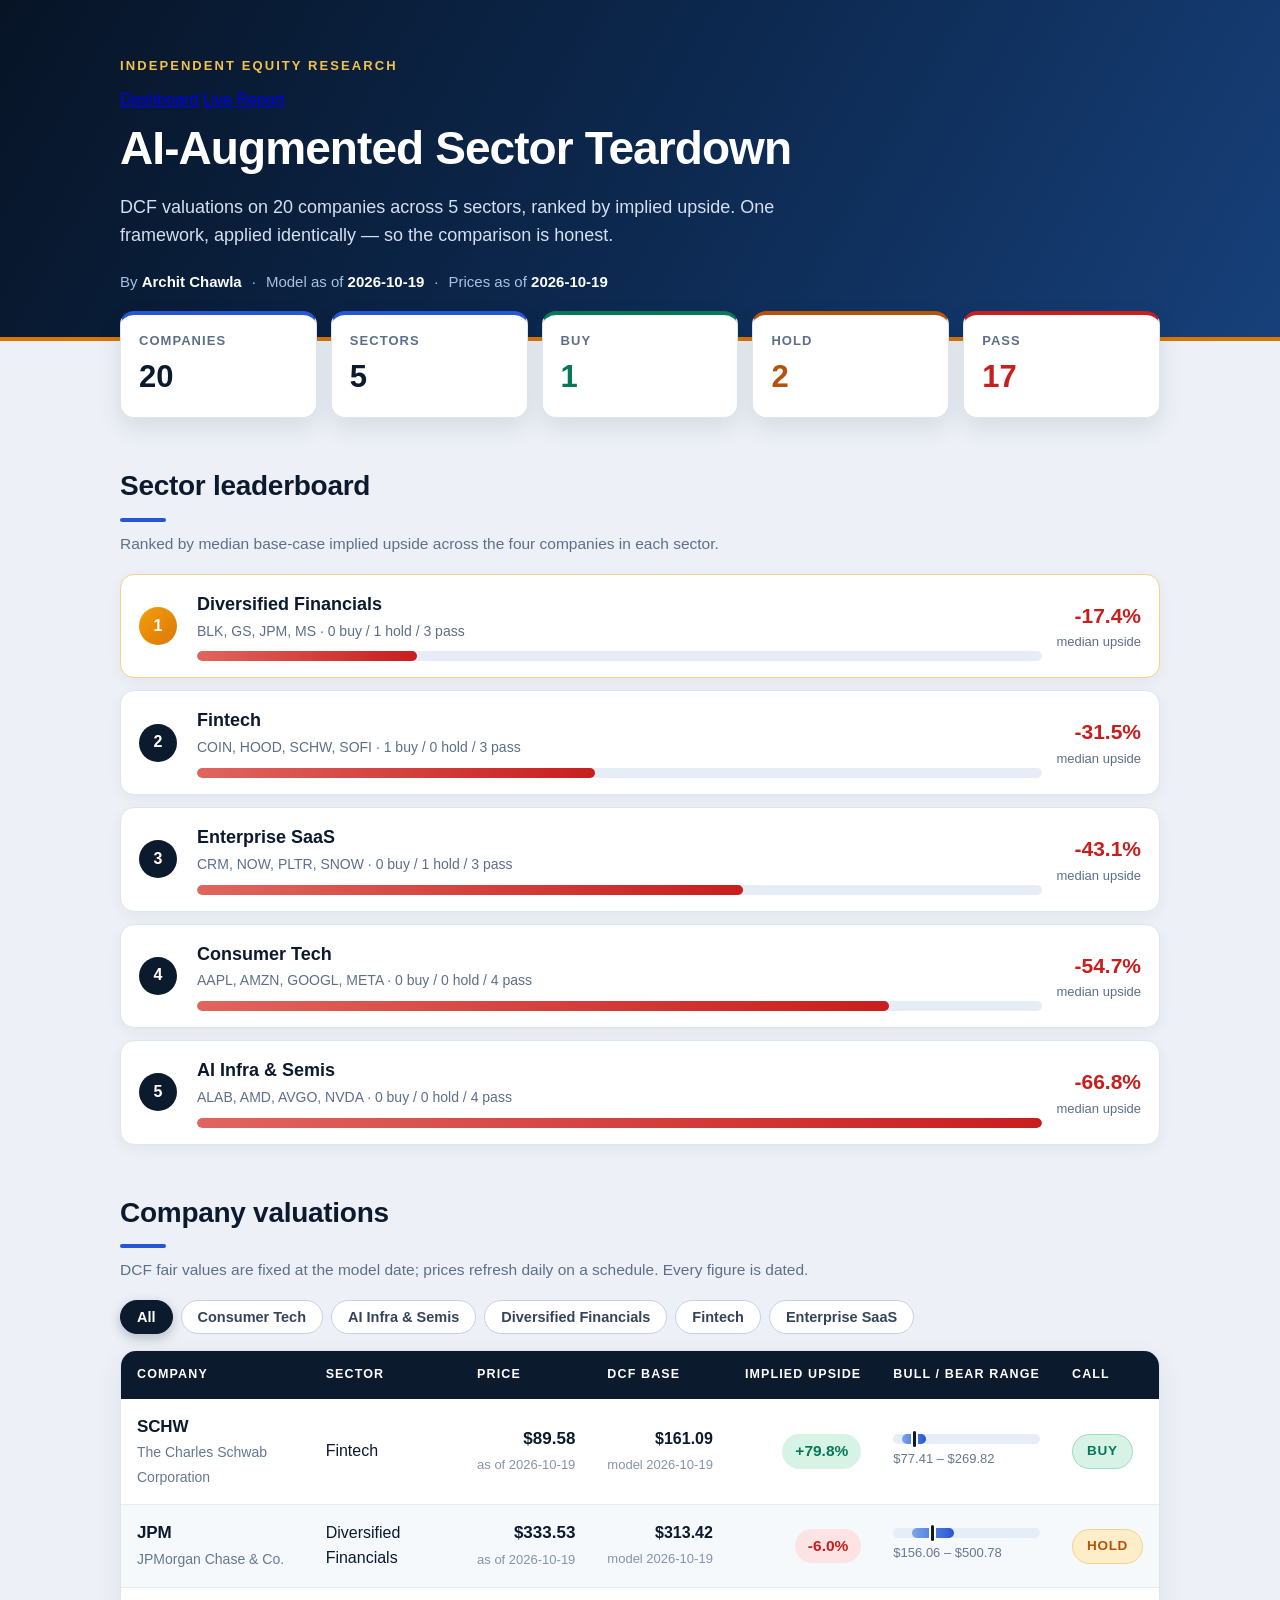
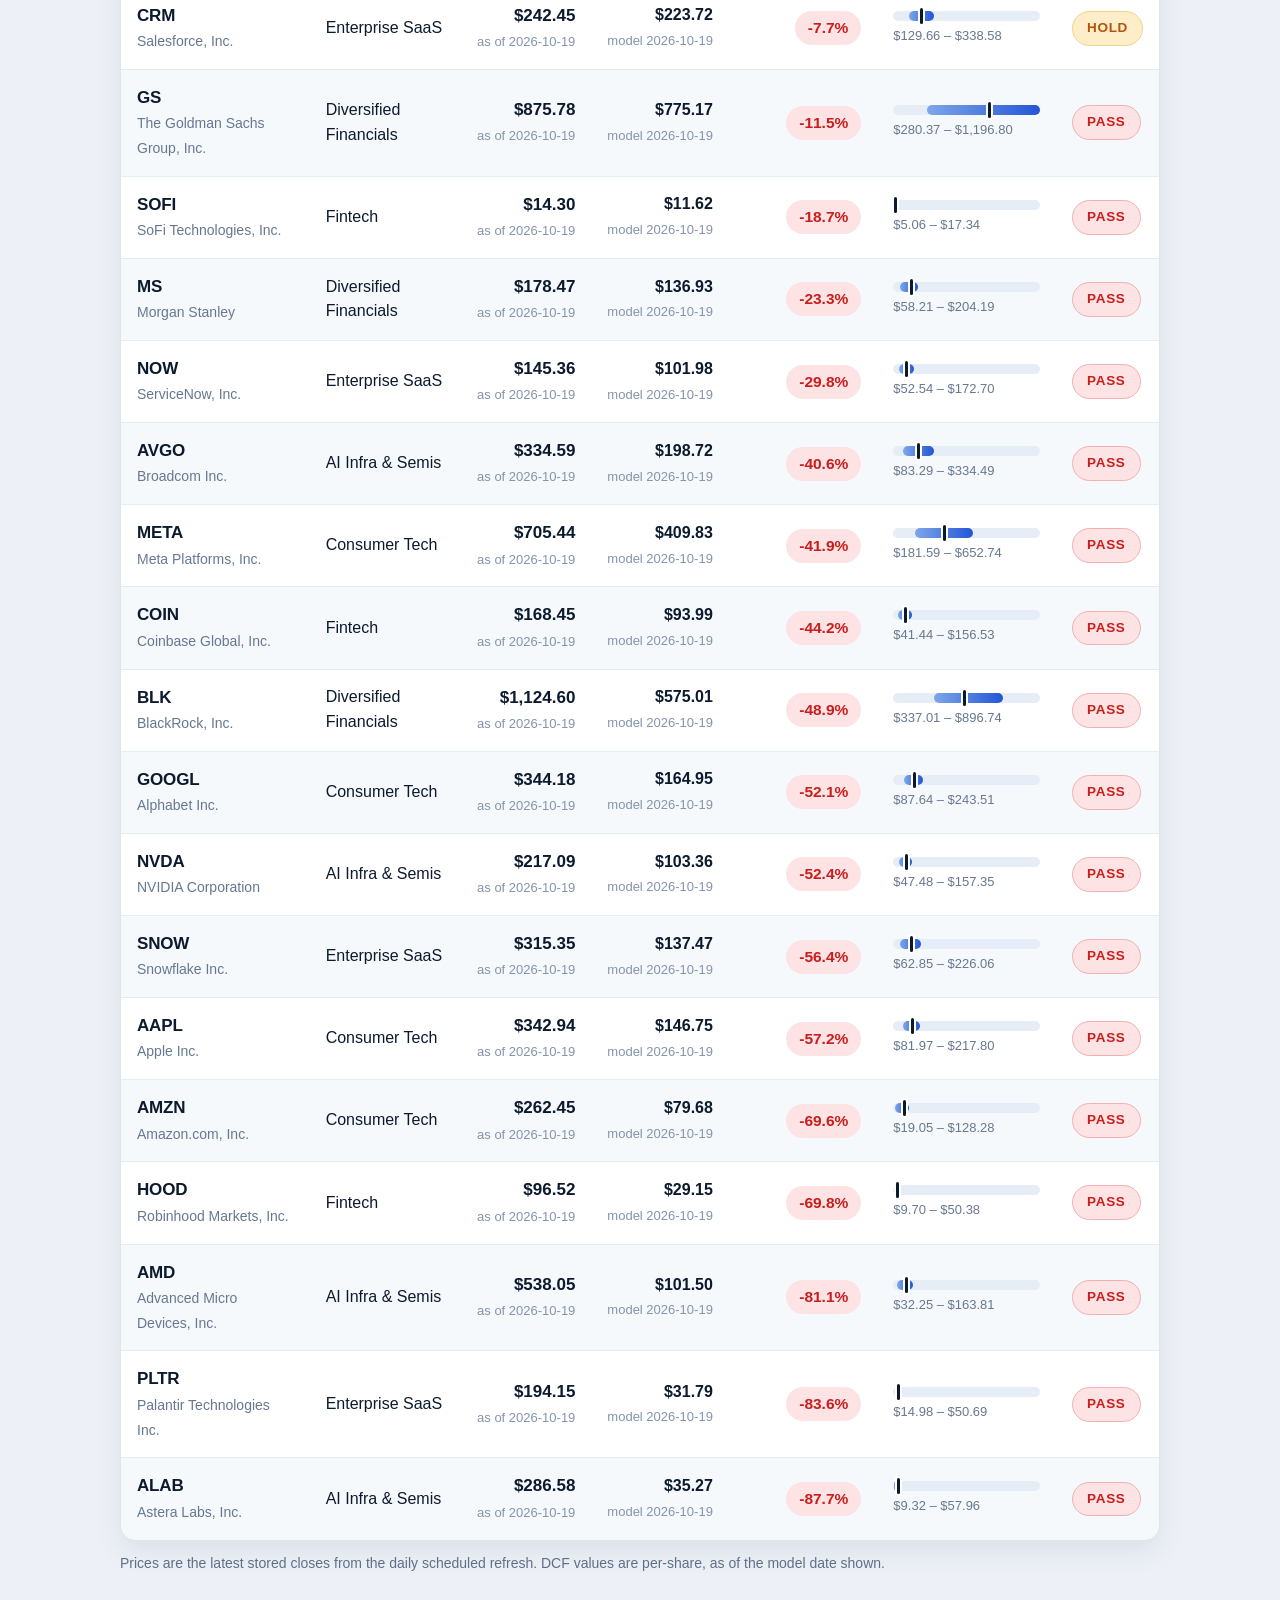
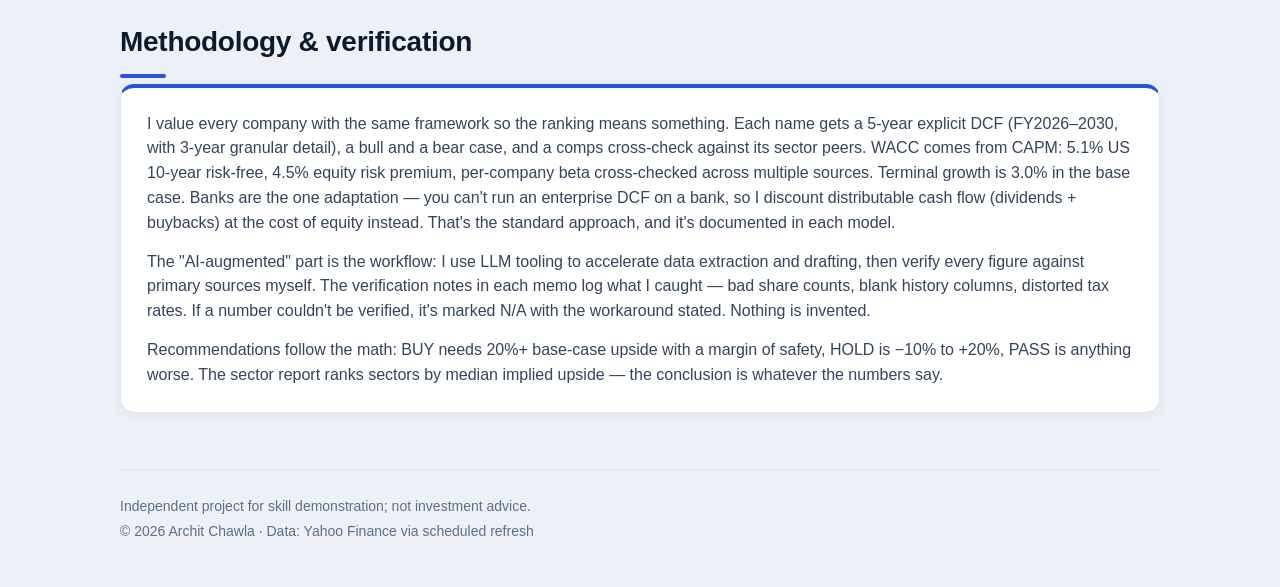
==== commit e2e4c0bb: "Add live report page with animated Dashboard/Live Report switch; report tables dated through latest " ====
--- a/site/index.html
+++ b/site/index.html
@@ -5,13 +5,20 @@
 <meta name="viewport" content="width=device-width, initial-scale=1.0">
 <title>AI-Augmented Sector Teardown — 20-Company Outlook | Archit Chawla</title>
 <meta name="description" content="Independent equity research: DCF valuations across 20 companies in 5 sectors, with a ranked sector outlook. By Archit Chawla.">
-<link rel="stylesheet" href="styles.css?v=3">
+<link rel="stylesheet" href="styles.css?v=4">
 </head>
 <body>
 
 <header class="site-header">
   <div class="wrap">
-    <div class="eyebrow">Independent Equity Research</div>
+    <div class="header-top">
+      <div class="eyebrow">Independent Equity Research</div>
+      <div class="view-switch" aria-label="Switch view">
+        <span class="vs-thumb"></span>
+        <a href="index.html" class="vs-opt active" data-view="dashboard">Dashboard</a>
+        <a href="report.html" class="vs-opt" data-view="report"><span class="vs-dot"></span>Live Report</a>
+      </div>
+    </div>
     <h1>AI-Augmented Sector Teardown</h1>
     <p class="sub">DCF valuations on 20 companies across 5 sectors, ranked by implied upside. One framework, applied identically — so the comparison is honest.</p>
     <div class="byline">
@@ -24,7 +31,7 @@
   </div>
 </header>
 
-<main class="wrap">
+<main class="wrap page-enter">
 
   <section class="stats" id="stats"></section>
 
@@ -73,6 +80,18 @@
 
 </main>
 
-<script src="app.js?v=3"></script>
+<script src="app.js?v=4"></script>
+<script>
+document.querySelectorAll(".view-switch .vs-opt").forEach(function (a) {
+  a.addEventListener("click", function (e) {
+    if (a.classList.contains("active")) { e.preventDefault(); return; }
+    e.preventDefault();
+    var sw = a.closest(".view-switch");
+    sw.classList.toggle("to-report", a.dataset.view === "report");
+    sw.querySelectorAll(".vs-opt").forEach(function (o) { o.classList.toggle("active", o === a); });
+    setTimeout(function () { window.location.href = a.getAttribute("href"); }, 360);
+  });
+});
+</script>
 </body>
 </html>
--- a/site/styles.css
+++ b/site/styles.css
@@ -214,8 +214,36 @@
 }
 footer p { margin: 4px 0; }
 
+/* ---------- type scale: one notch up ---------- */
+.site-header h1 { font-size: 46px; }
+.site-header .sub { font-size: 18px; }
+.eyebrow { font-size: 13px; }
+.byline { font-size: 15px; }
+h2 { font-size: 28px; }
+.section-note { font-size: 15.5px; }
+.footnote { font-size: 14px; }
+.stat .k { font-size: 13px; }
+.stat .v { font-size: 31px; }
+.lb-name { font-size: 18px; }
+.lb-sub { font-size: 14px; }
+.lb-rank { font-size: 16px; }
+.lb-upside { font-size: 21px; }
+.lb-upside small { font-size: 13px; }
+.filters button { font-size: 14.5px; }
+table.companies { font-size: 16px; min-width: 820px; }
+table.companies th { font-size: 12.5px; }
+.ticker { font-size: 17px; }
+.cname { font-size: 14px; }
+.price { font-size: 17px; }
+.upside-chip { font-size: 15.5px; }
+.range-lbl { font-size: 13px; }
+.stale { font-size: 13px; }
+.badge { font-size: 13.5px; }
+.method { font-size: 16px; }
+footer { font-size: 14px; }
+
 @media (max-width: 640px) {
-  .site-header h1 { font-size: 31px; }
+  .site-header h1 { font-size: 34px; }
   .lb-row { grid-template-columns: 36px 1fr; }
   .lb-upside { grid-column: 2; text-align: left; }
 }
